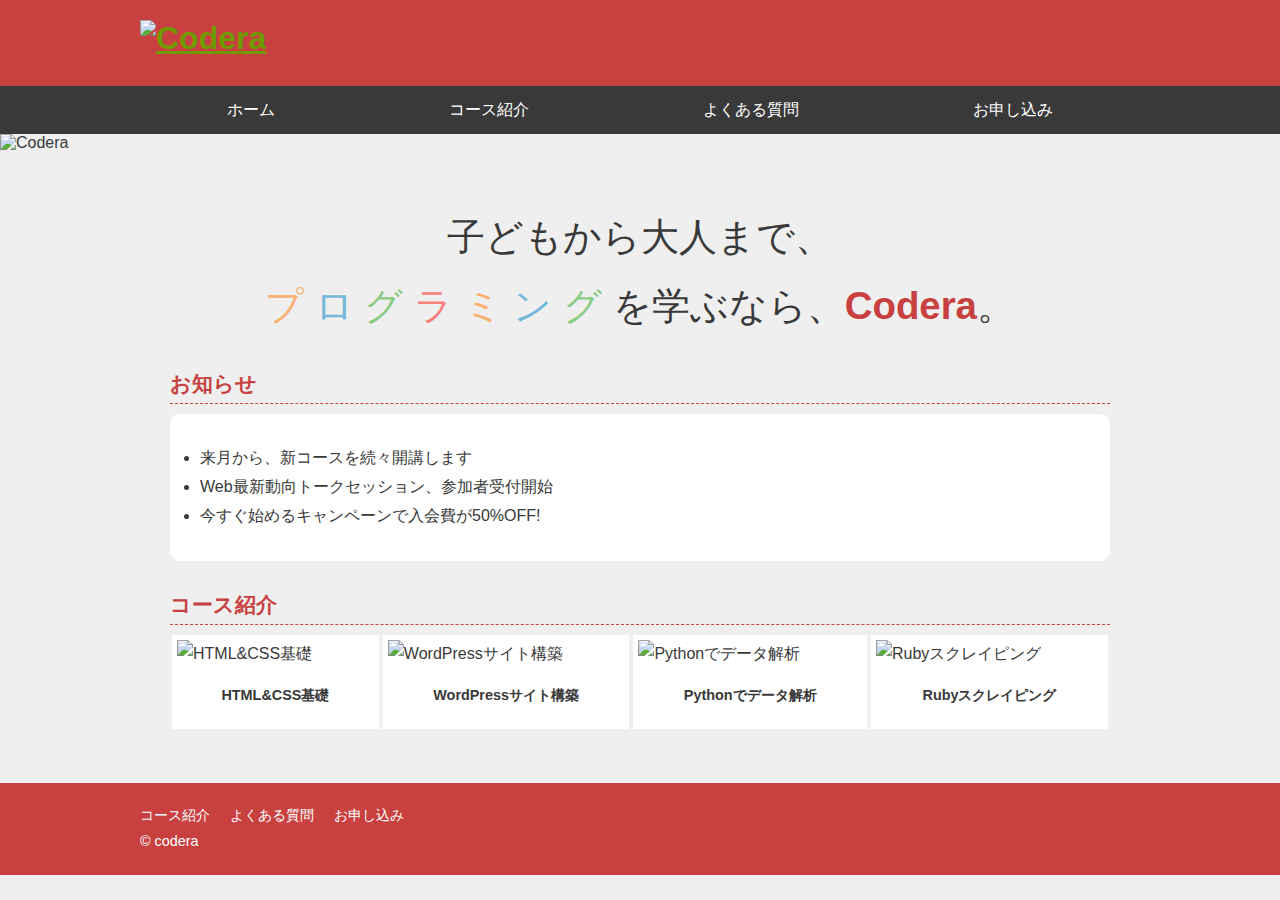
==== プログラミング学習スクール/index.html @ 76f01e3c "Add files via upload" ====
<!DOCTYPE html>
<html lang="ja">
<head>
	<meta charset="utf-8">
	<meta name="viewport" content="width=device-width, initial-scale=1">
	<link rel="shortcut icon" href="favicon.ico">
	<link rel="apple-touch-icon" href="apple-touch-icon.png">
	<meta name="description" content="子どもから大人まで、プログラミングを学ぶなら、Codera。">
	<title>プログラミングスクールCodera</title>
	<link rel="stylesheet" href="css/normalize.css">
	<link rel="stylesheet" href="css/main.css">
</head>
<body>
	<!-- ========== header ========== -->
	<header>
		<div class="container header-container">
			<div class="header-inner">
				<h1 class="header-logo">
					<a href="index.html">
						<img src="images/logo.png" srcset=""images/logo.png 1x, images/logo@2x.png 2x" alt="Codera">
					</a>
				</h1>
				<button class="menu-btn" id=""mobile-menu></button>
			</div>
		</div><!-- /header-container -->
	</header>
	<!-- ========== /header ========== -->
	<!-- ========== nav ========== -->
	<nav>
		<div class="container nav-container">
			<ul class="navbar">
				<li><a href="./index.html">ホーム</a></li>
				<li><a href="course/index.html">コース紹介</a></li>
				<li><a href="qanda/index.html">よくある質問</a></li>
				<li><a href="contact/index.html">お申し込み</a></li>
			</ul>
		</div><!-- /nav-container -->
	</nav>
	<!-- ========== /nav ========== -->

	<!-- ========== keyvisual ========== -->
	<div class="home-keyvisual">
		<img src="images/keyvisual.jpg" alt="Codera" class="img-responsive">
	</div><!-- /.home-keyvisual -->
	<!-- ========== /keyvisual ========== -->

	<!-- ========== main ========== -->
	<section class="main">
		<div class="container">
			<main>
				<p class="home-maincopy">
					子どもから大人まで、<br>
					<span class="home-color1">プ</span>
					<span class="home-color2">ロ</span>
					<span class="home-color3">グ</span>
					<span class="home-color4">ラ</span>
					<span class="home-color1">ミ</span>
					<span class="home-color2">ン</span>
					<span class="home-color3">グ</span>
					を学ぶなら、<strong>Codera</strong>。
				</p>
				<h2 class="home-h2">お知らせ</h2>
				<div class="home-news">
					<ul>
						<li>来月から、新コースを続々開講します</li>
						<li>Web最新動向トークセッション、参加者受付開始</li>
						<li>今すぐ始めるキャンペーンで入会費が50%OFF!</li>
					</ul>
				</div><!-- /.home-news -->

				<h2 class="home-h2">コース紹介</h2>
				<ul class="home-course">
					<li>
						<a href="html.html">
							<figure>
								<img src="images/course1.png" alt="HTML&CSS基礎">
								<figcaption>HTML&amp;CSS基礎</figcaption>
							</figure>
						</a>
					</li>
					<li>
						<a href="#">
							<figure>
								<img src="images/course2.png" alt="WordPressサイト構築">
								<figcaption>WordPressサイト構築</figcaption>
							</figure>
						</a>
					</li>
					<li>
						<a href="#">
							<figure>
								<img src="images/course3.png" alt="Pythonでデータ解析">
								<figcaption>Pythonでデータ解析</figcaption>
							</figure>
						</a>
					</li>
					<li>
						<a href="#">
							<figure>
								<img src="images/course4.png" alt="Rubyスクレイピング">
								<figcaption>Rubyスクレイピング</figcaption>
							</figure>
						</a>
					</li>
				</ul>
			</main>
		</div><!-- /.container -->
	</section>
	<!-- ========== /main ========== -->

	<!-- ========== footer ========== -->
	<footer>
		<div class="container footer-container">
			<ul class="footer-nav">
				<li><a href="course/index.html">コース紹介</a></li>
				<li><a href="qanda/index.html">よくある質問</a></li>
				<li><a href="contact/index.html">お申し込み</a></li>
			</ul><!-- /.footer-nav -->
			<p class="footer-copyright">
				&copy; codera
			</p><!-- /.footer-copyright -->
		</div><!-- /.footer-container -->
	</footer>
	<!-- ========== /footer ========== -->

	<script src="script/script.js"></script>
</body>
</html>
---- プログラミング学習スクール/css/main.css ----
@charset "utf-8";

/* ========== すべて共通 ========== */
html, body {
	font-size: 16px;
	font-family: sans-serif;
	color: #393939;
	background: #efefef;
}
body, div, p, h1, h2, h3, h4, ul, figure {
	margin: 0;
	padding: 0;
}
p, td, th, li {
	line-height: 1.8;
}
img {
	width: 100%;
	height: auto;
}
a {
	color: #709a00;
}
a:hover {
	color: #95cd00;
}
a:active {
	color: #4b6700;
}
.img-responsive {
	display: block;
	max-width: 100%;
	height: auto;
}
/* 共通の見出し */
main h1 {
	margin-bottom: 1rem;
	border-bottom: 1px dashed #c84040;
	font-weight: normal;
	font-size: 1.6rem;
}

.container {
	margin: 0 auto;
	padding-left: 10px;
	padding-right: 10px;
	max-width: 1000px;
}
@media screen and (min-width: 768px) {
	.container {
		padding-left: 20px;
		padding-right: 20px;
	}
}


/* ========== ヘッダー ========== */
header {
	background: #c84040;
}
.header-inner {
	display: flex;
	justify-content: space-between;
	align-items: center;
}
.header-logo {
	padding: 10px 0;
	width: 160px;
	height: 37px;
}
.menu-btn {
	padding: 10px 0;
	border: 1px solid #fff;
	border-radius: 4px;
	width: 40px;
	height: 40px;
	background: url(../images/hamburger.png) no-repeat center center;
	background-size: contain;
}

@media screen and (min-width: 768px) {
	.header-logo {
		padding: 20px 0;
		width: 200px;
		height: 46px;
	}
	.menu-btn {
		display: none;
	}
}


/* ========== ナビゲーション ========== */
nav {
	background: #393939;
}
.navbar {
	display: none;
	list-style-type: none;
}
.navbar a {
	display: block;
	padding: 0.6rem 0;
	color: #fff;
	text-decoration: none;
}
.navbar a:hover {
	background: #c84040;
}

@media screen and (min-width: 768px) {
	.navbar {
		display: flex !important;
	}
	.navbar li {
		flex: 1 1 auto;
		text-align: center;
	}
	.navbar a.nav-current {
		background: #c84040;
	}
}


/* ========== メインエリア基本レイアウト ========== */
main {
	padding-top: 50px;
	padding-bottom: 50px;
	background: #efefef;
}

@media screen and (min-width: 768px) {
	main {
		padding-left: 30px;
		padding-right: 30px;
	}
}


/* ========== フッター ========== */
footer {
	background: #c84040;
	font-size: 0.9rem;
	color: #fff;
}
.footer-container {
	padding-top: 20px;
	padding-bottom: 20px;
}
.footer-nav {
	list-style-type: none;
}
.footer-nav li {
	display: inline;
	padding: 0 1rem 0 0;
}
.footer-nav a {
	color: #fff;
	text-decoration: none;
}
.footer-nav a:hover {
	opacity: 0.5;
}


/* ========== index トップページ ========== */

/* キャッチコピー */
.home-maincopy {
	text-align: center;
	font-size: 1.4rem;;
}
.home-maincopy strong {
	color: #c84040;
}

@media screen and (min-width: 768px) {
	.home-maincopy {
		font-size: 2.4rem;
	}
}

.home-color1 {
	color: #f8b173;
}
.home-color2 {
	color: #74b9d9;
}
.home-color3 {
	color: #8bca85;
}
.home-color4 {
	color: #f8817e;
}

/* 見出し */
.home-h2 {
	padding-bottom: 5px;
	margin: 30px 0 10px 0;
	color: #c84040;
	border-bottom: 1px dashed #c84040;
	font-size: 1.3rem;
}

/* お知らせ */
.home-news {
	padding: 30px;
	border-radius: 10px;
	background: #fff;
}

/* コース紹介 */
.home-course {
	display: flex;
	flex-flow: column;
}
.home-course li {
	flex: 1 1 auto;
	margin: 0 2px 4px 2px;
	border: solid 5px #fff;
	list-style-type: none;
	background: #fff;
}

/* 画面幅が広い（タブレット・パソコン向け） */
@media screen and (min-width: 768px) {
	.home-course {
		flex-flow: row;
	}
}

.home-course a {
	color: #393939;
	text-decoration: none;
}
.home-course figure:hover {
	opacity: 0.5;
}
.home-course figcaption {
	padding: 15px 0;
	font-size: 0.9rem;
	font-weight: bold;
	text-align: center;
}


/* ========== course コース紹介 ========== */
/* コース概要 */
.course-container {
	display: flex;
	flex-flow: column;
}

@media screen and (min-width: 768px) {
	.course-container {
		flex-flow: row;
	}
	.course-image {
		flex: 1 1 400px;
		margin-right: 20px;
	}
	.course-text {
		flex: 1 1 580px;
	}
}

.course-image img {
	border-radius: 10px;
}
.courese-h2 {
	font-size: 1.6rem;
	margin-bottom: 1rem;
}
.course-spec {
	list-style-type: none;
}
.course-label {
	display: inline-block;
	padding: 0.1rem 0.5rem;
	margin-right: 0.1rem;
	border-radius: 3px;
	background: #c84040;
	font-size: 0.7rem;
	color: #fff;
}

/* コース説明 */
.course-h3 {
	margin: 30px 0 10px 0;
	color: #c84040;
	border-bottom: 1px dashed #c84040;
	font-size: 1.3rem;
}
.course-description {
	margin-top: 30px;
	padding: 30px;
	background: #fff url(../images/point.png) no-repeat;
	background-size: 50px 50px;
	border-radius: 10px;
}

/* スケジュール（テーブル） */
.course-schedule {
	border-collapse: collapse;
}
.course-schedule td, .course-schedule th {
	padding: 0.5em 1em;
	border-bottom: 1px dotted #aeaeae;
}

/* 講師プロフィール */
.course-instructor {
	overflow: hidden;
}
.course-instructor img {
	float: left;
	margin-right: 20px;
	border-radius: 50%;
	width: 20%;
}
.course-instructor-name {
	font-size: 1.2rem;
	font-weight: bold;
	padding: 1rem 0 0.5rem 0;
}

/* お申込みボタン */
.course-button {
	display: block;
	width: 300px;
	margin: 30px auto;
	padding: 1rem 0;
	background-color: #709a00;
	border-radius: 10px;
	text-align: center;
	text-decoration: none;
	color: #fff;
	font-size: 1.2rem;
}
.course-button:hover {
	background-color: #95cd00;
	color: #fff;
}


/* ========== qanda よくある質問 ========== */
.q-and-a {
	margin-top: 1em;
	padding: 8px 0 0 60px;
}
.question {
	font-weight: bold;
	color: #6eba44;
	background: url(../images/q.png) no-repeat;
	background-size: 40px 40px;
}
.answer {
	margin-bottom: 2em;
	background: url(../images/a.png) no-repeat;
	background-size: 40px 40px;
}


/* ========== contact お申し込み ========== */
.contact {
	padding: 20px;
	background: #fff;
	border-radius: 10px;
}
.contact p {
	margin-bottom: 1em;
}
input[type="text"],
input[type="email"],
textarea {
	width: 100%;
}
textarea {
	height: 200px;
	border: 1px solid #ccc;
}

@media screen and (min-width: 768px) {
	input[type="text"],
	input[type="email"] {
		width: 50%;
	}
}

/* お申し込みボタン */
input[type="submit"] {
	width: 300px;
	padding: 8px 0;
	background-color: #709a00;
	border: none;
	border-radius: 10px;
	text-align: center;
	text-decoration: none;
	color: #fff;
	font-size: 1.2rem;
}
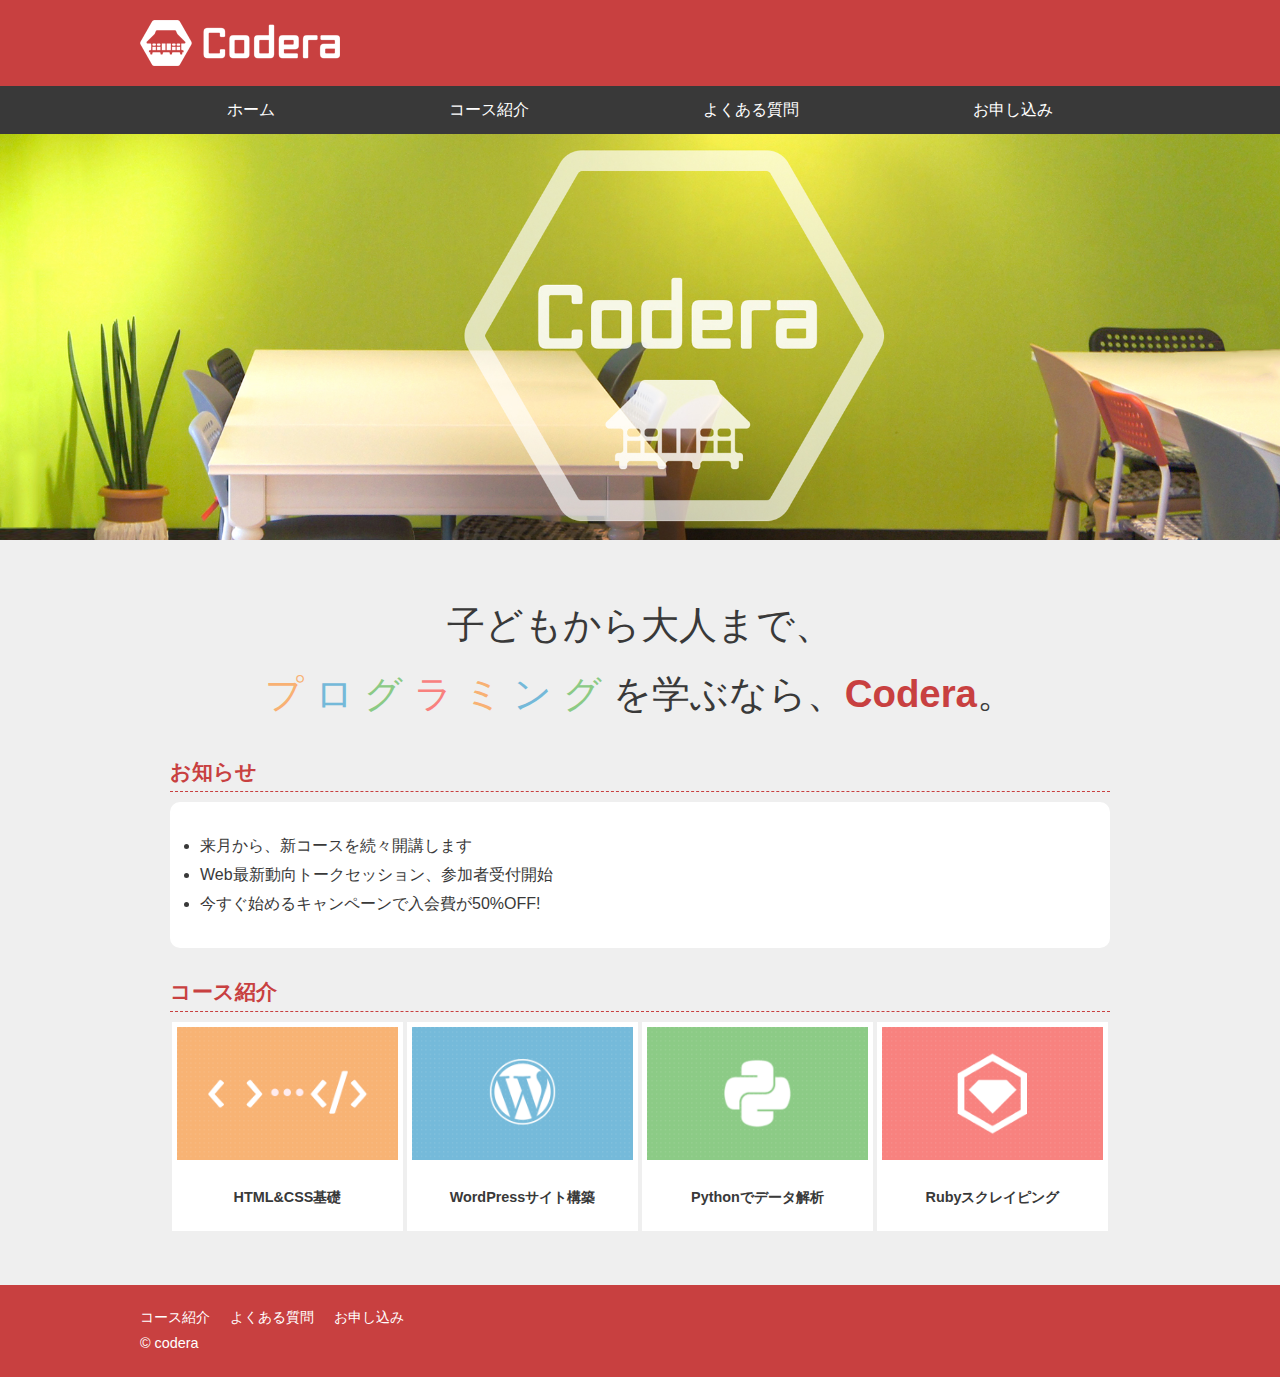
==== commit 6580d320: "Update index.html" ====
--- a/プログラミング学習スクール/index.html
+++ b/プログラミング学習スクール/index.html
@@ -29,7 +29,7 @@
 	<nav>
 		<div class="container nav-container">
 			<ul class="navbar">
-				<li><a href="./index.html">ホーム</a></li>
+				<li><a href="index.html">ホーム</a></li>
 				<li><a href="course/index.html">コース紹介</a></li>
 				<li><a href="qanda/index.html">よくある質問</a></li>
 				<li><a href="contact/index.html">お申し込み</a></li>
@@ -125,4 +125,4 @@
 
 	<script src="script/script.js"></script>
 </body>
-</html>+</html>
